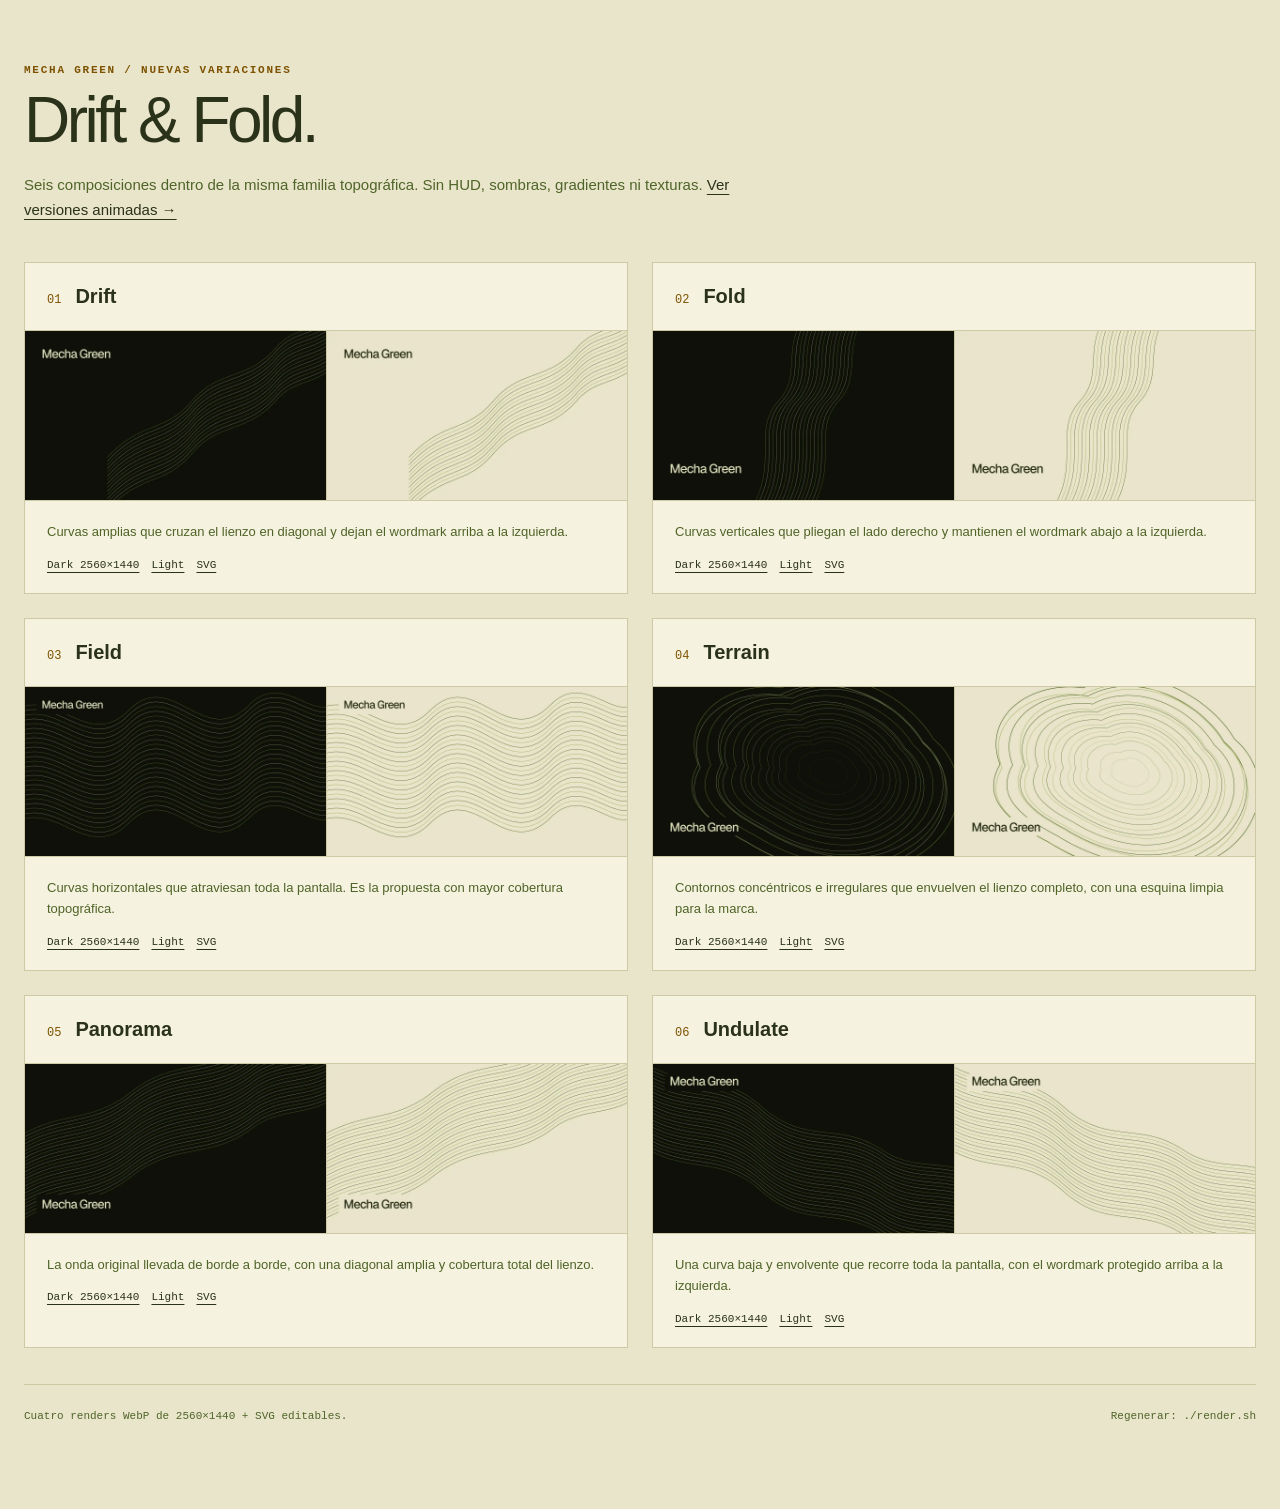
==== proposals/backgrounds/index.html @ 7734c256 "Add topographic live wallpaper collection and system branding" ====
<!doctype html>
<html lang="es">
<head>
  <meta charset="utf-8">
  <meta name="viewport" content="width=device-width, initial-scale=1">
  <title>Mecha Green — Drift & Fold</title>
  <style>
    :root{--sand:#e9e5cb;--surface:#f5f2df;--ink:#2b321a;--olive:#4f6428;--bronze:#7d5200;--line:#cdc9a4;--sans:"Geist",sans-serif;--mono:"Geist Mono",monospace}
    *{box-sizing:border-box}body{margin:0;background:var(--sand);color:var(--ink);font-family:var(--sans)}main{width:min(1600px,calc(100% - 48px));margin:auto;padding:64px 0 80px}header{margin-bottom:40px}.eyebrow{margin:0 0 14px;color:var(--bronze);font:600 11px var(--mono);letter-spacing:.16em;text-transform:uppercase}h1{margin:0;font-size:clamp(42px,5vw,76px);font-weight:500;line-height:.95;letter-spacing:-.055em}.intro{max-width:720px;margin:22px 0 0;color:var(--olive);font-size:15px;line-height:1.65}.grid{display:grid;grid-template-columns:1fr 1fr;gap:24px}article{border:1px solid var(--line);background:var(--surface)}h2{display:flex;gap:14px;align-items:baseline;margin:0;padding:22px;font-size:20px}.num{color:var(--bronze);font:12px var(--mono)}.pair{display:grid;grid-template-columns:1fr 1fr;gap:1px;background:var(--line);border-block:1px solid var(--line)}figure{margin:0}img{display:block;width:100%;aspect-ratio:16/9}figcaption{position:absolute;width:1px;height:1px;overflow:hidden;clip:rect(0,0,0,0)}.body{padding:20px 22px 22px;color:var(--olive);font-size:13px;line-height:1.65}.links{display:flex;gap:12px;margin-top:16px;font:11px var(--mono)}a{color:var(--ink);text-underline-offset:4px}a:hover{color:var(--bronze)}footer{display:flex;justify-content:space-between;gap:24px;margin-top:36px;padding-top:22px;border-top:1px solid var(--line);color:var(--olive);font:11px/1.7 var(--mono)}@media(max-width:900px){.grid{grid-template-columns:1fr}}@media(max-width:560px){main{width:calc(100% - 28px);padding-top:36px}.pair{grid-template-columns:1fr}footer{display:grid}}
  </style>
</head>
<body>
<main>
  <header>
    <p class="eyebrow">Mecha Green / nuevas variaciones</p>
    <h1>Drift &amp; Fold.</h1>
    <p class="intro">Seis composiciones dentro de la misma familia topográfica. Sin HUD, sombras, gradientes ni texturas. <a href="live.html">Ver versiones animadas →</a></p>
  </header>
  <section class="grid">
    <article>
      <h2><span class="num">01</span> Drift</h2>
      <div class="pair">
        <figure><img src="thumbs/01-drift-dark.webp" alt="Drift oscuro"><figcaption>Drift oscuro</figcaption></figure>
        <figure><img src="thumbs/01-drift-light.webp" alt="Drift claro"><figcaption>Drift claro</figcaption></figure>
      </div>
      <div class="body">Curvas amplias que cruzan el lienzo en diagonal y dejan el wordmark arriba a la izquierda.<div class="links"><a href="rendered/01-drift-dark.webp">Dark 2560×1440</a><a href="rendered/01-drift-light.webp">Light</a><a href="svg/01-drift-dark.svg">SVG</a></div></div>
    </article>
    <article>
      <h2><span class="num">02</span> Fold</h2>
      <div class="pair">
        <figure><img src="thumbs/02-fold-dark.webp" alt="Fold oscuro"><figcaption>Fold oscuro</figcaption></figure>
        <figure><img src="thumbs/02-fold-light.webp" alt="Fold claro"><figcaption>Fold claro</figcaption></figure>
      </div>
      <div class="body">Curvas verticales que pliegan el lado derecho y mantienen el wordmark abajo a la izquierda.<div class="links"><a href="rendered/02-fold-dark.webp">Dark 2560×1440</a><a href="rendered/02-fold-light.webp">Light</a><a href="svg/02-fold-dark.svg">SVG</a></div></div>
    </article>
    <article>
      <h2><span class="num">03</span> Field</h2>
      <div class="pair">
        <figure><img src="thumbs/03-field-dark.webp" alt="Field oscuro"><figcaption>Field oscuro</figcaption></figure>
        <figure><img src="thumbs/03-field-light.webp" alt="Field claro"><figcaption>Field claro</figcaption></figure>
      </div>
      <div class="body">Curvas horizontales que atraviesan toda la pantalla. Es la propuesta con mayor cobertura topográfica.<div class="links"><a href="rendered/03-field-dark.webp">Dark 2560×1440</a><a href="rendered/03-field-light.webp">Light</a><a href="svg/03-field-dark.svg">SVG</a></div></div>
    </article>
    <article>
      <h2><span class="num">04</span> Terrain</h2>
      <div class="pair">
        <figure><img src="thumbs/04-terrain-dark.webp" alt="Terrain oscuro"><figcaption>Terrain oscuro</figcaption></figure>
        <figure><img src="thumbs/04-terrain-light.webp" alt="Terrain claro"><figcaption>Terrain claro</figcaption></figure>
      </div>
      <div class="body">Contornos concéntricos e irregulares que envuelven el lienzo completo, con una esquina limpia para la marca.<div class="links"><a href="rendered/04-terrain-dark.webp">Dark 2560×1440</a><a href="rendered/04-terrain-light.webp">Light</a><a href="svg/04-terrain-dark.svg">SVG</a></div></div>
    </article>
    <article>
      <h2><span class="num">05</span> Panorama</h2>
      <div class="pair">
        <figure><img src="thumbs/05-panorama-dark.webp" alt="Panorama oscuro"><figcaption>Panorama oscuro</figcaption></figure>
        <figure><img src="thumbs/05-panorama-light.webp" alt="Panorama claro"><figcaption>Panorama claro</figcaption></figure>
      </div>
      <div class="body">La onda original llevada de borde a borde, con una diagonal amplia y cobertura total del lienzo.<div class="links"><a href="rendered/05-panorama-dark.webp">Dark 2560×1440</a><a href="rendered/05-panorama-light.webp">Light</a><a href="svg/05-panorama-dark.svg">SVG</a></div></div>
    </article>
    <article>
      <h2><span class="num">06</span> Undulate</h2>
      <div class="pair">
        <figure><img src="thumbs/06-undulate-dark.webp" alt="Undulate oscuro"><figcaption>Undulate oscuro</figcaption></figure>
        <figure><img src="thumbs/06-undulate-light.webp" alt="Undulate claro"><figcaption>Undulate claro</figcaption></figure>
      </div>
      <div class="body">Una curva baja y envolvente que recorre toda la pantalla, con el wordmark protegido arriba a la izquierda.<div class="links"><a href="rendered/06-undulate-dark.webp">Dark 2560×1440</a><a href="rendered/06-undulate-light.webp">Light</a><a href="svg/06-undulate-dark.svg">SVG</a></div></div>
    </article>
  </section>
  <footer><span>Cuatro renders WebP de 2560×1440 + SVG editables.</span><span>Regenerar: <code>./render.sh</code></span></footer>
</main>
</body>
</html>
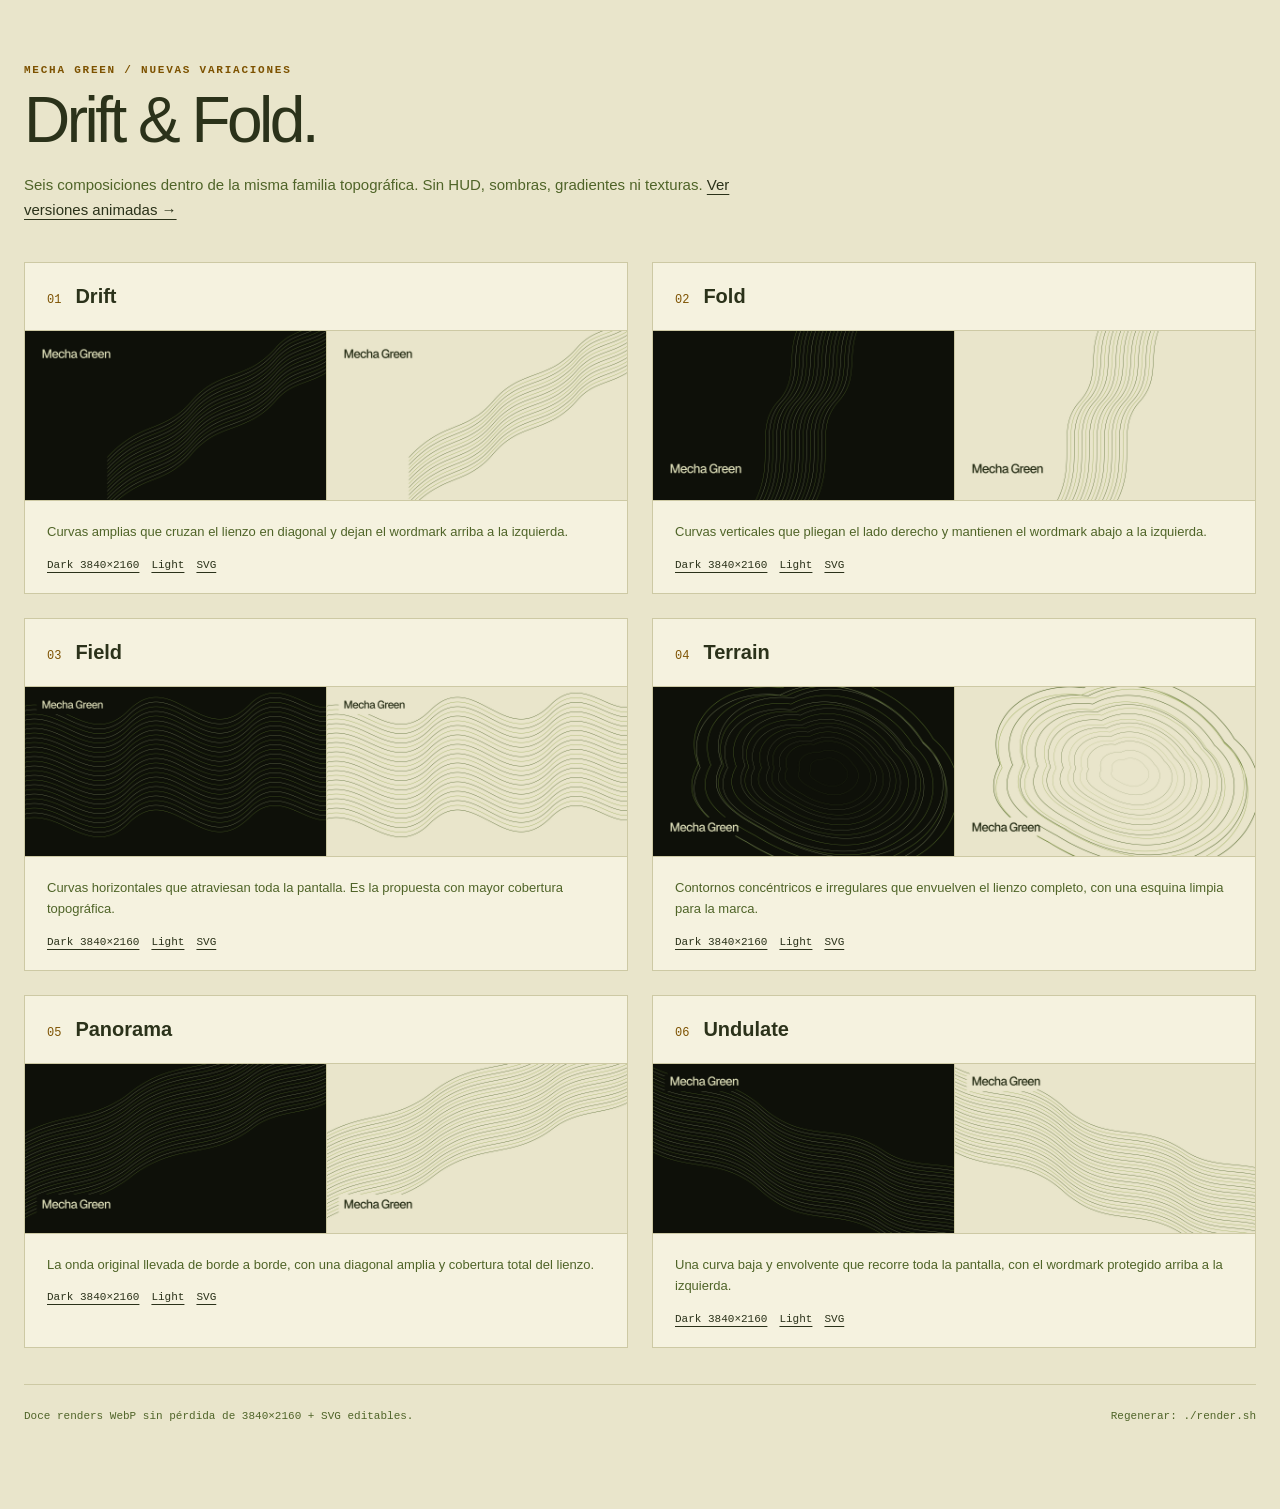
==== commit 3cc856e1: "Upgrade wallpapers to native 4K (1.7.8)" ====
--- a/proposals/backgrounds/index.html
+++ b/proposals/backgrounds/index.html
@@ -23,7 +23,7 @@
         <figure><img src="thumbs/01-drift-dark.webp" alt="Drift oscuro"><figcaption>Drift oscuro</figcaption></figure>
         <figure><img src="thumbs/01-drift-light.webp" alt="Drift claro"><figcaption>Drift claro</figcaption></figure>
       </div>
-      <div class="body">Curvas amplias que cruzan el lienzo en diagonal y dejan el wordmark arriba a la izquierda.<div class="links"><a href="rendered/01-drift-dark.webp">Dark 2560×1440</a><a href="rendered/01-drift-light.webp">Light</a><a href="svg/01-drift-dark.svg">SVG</a></div></div>
+      <div class="body">Curvas amplias que cruzan el lienzo en diagonal y dejan el wordmark arriba a la izquierda.<div class="links"><a href="rendered/01-drift-dark.webp">Dark 3840×2160</a><a href="rendered/01-drift-light.webp">Light</a><a href="svg/01-drift-dark.svg">SVG</a></div></div>
     </article>
     <article>
       <h2><span class="num">02</span> Fold</h2>
@@ -31,7 +31,7 @@
         <figure><img src="thumbs/02-fold-dark.webp" alt="Fold oscuro"><figcaption>Fold oscuro</figcaption></figure>
         <figure><img src="thumbs/02-fold-light.webp" alt="Fold claro"><figcaption>Fold claro</figcaption></figure>
       </div>
-      <div class="body">Curvas verticales que pliegan el lado derecho y mantienen el wordmark abajo a la izquierda.<div class="links"><a href="rendered/02-fold-dark.webp">Dark 2560×1440</a><a href="rendered/02-fold-light.webp">Light</a><a href="svg/02-fold-dark.svg">SVG</a></div></div>
+      <div class="body">Curvas verticales que pliegan el lado derecho y mantienen el wordmark abajo a la izquierda.<div class="links"><a href="rendered/02-fold-dark.webp">Dark 3840×2160</a><a href="rendered/02-fold-light.webp">Light</a><a href="svg/02-fold-dark.svg">SVG</a></div></div>
     </article>
     <article>
       <h2><span class="num">03</span> Field</h2>
@@ -39,7 +39,7 @@
         <figure><img src="thumbs/03-field-dark.webp" alt="Field oscuro"><figcaption>Field oscuro</figcaption></figure>
         <figure><img src="thumbs/03-field-light.webp" alt="Field claro"><figcaption>Field claro</figcaption></figure>
       </div>
-      <div class="body">Curvas horizontales que atraviesan toda la pantalla. Es la propuesta con mayor cobertura topográfica.<div class="links"><a href="rendered/03-field-dark.webp">Dark 2560×1440</a><a href="rendered/03-field-light.webp">Light</a><a href="svg/03-field-dark.svg">SVG</a></div></div>
+      <div class="body">Curvas horizontales que atraviesan toda la pantalla. Es la propuesta con mayor cobertura topográfica.<div class="links"><a href="rendered/03-field-dark.webp">Dark 3840×2160</a><a href="rendered/03-field-light.webp">Light</a><a href="svg/03-field-dark.svg">SVG</a></div></div>
     </article>
     <article>
       <h2><span class="num">04</span> Terrain</h2>
@@ -47,7 +47,7 @@
         <figure><img src="thumbs/04-terrain-dark.webp" alt="Terrain oscuro"><figcaption>Terrain oscuro</figcaption></figure>
         <figure><img src="thumbs/04-terrain-light.webp" alt="Terrain claro"><figcaption>Terrain claro</figcaption></figure>
       </div>
-      <div class="body">Contornos concéntricos e irregulares que envuelven el lienzo completo, con una esquina limpia para la marca.<div class="links"><a href="rendered/04-terrain-dark.webp">Dark 2560×1440</a><a href="rendered/04-terrain-light.webp">Light</a><a href="svg/04-terrain-dark.svg">SVG</a></div></div>
+      <div class="body">Contornos concéntricos e irregulares que envuelven el lienzo completo, con una esquina limpia para la marca.<div class="links"><a href="rendered/04-terrain-dark.webp">Dark 3840×2160</a><a href="rendered/04-terrain-light.webp">Light</a><a href="svg/04-terrain-dark.svg">SVG</a></div></div>
     </article>
     <article>
       <h2><span class="num">05</span> Panorama</h2>
@@ -55,7 +55,7 @@
         <figure><img src="thumbs/05-panorama-dark.webp" alt="Panorama oscuro"><figcaption>Panorama oscuro</figcaption></figure>
         <figure><img src="thumbs/05-panorama-light.webp" alt="Panorama claro"><figcaption>Panorama claro</figcaption></figure>
       </div>
-      <div class="body">La onda original llevada de borde a borde, con una diagonal amplia y cobertura total del lienzo.<div class="links"><a href="rendered/05-panorama-dark.webp">Dark 2560×1440</a><a href="rendered/05-panorama-light.webp">Light</a><a href="svg/05-panorama-dark.svg">SVG</a></div></div>
+      <div class="body">La onda original llevada de borde a borde, con una diagonal amplia y cobertura total del lienzo.<div class="links"><a href="rendered/05-panorama-dark.webp">Dark 3840×2160</a><a href="rendered/05-panorama-light.webp">Light</a><a href="svg/05-panorama-dark.svg">SVG</a></div></div>
     </article>
     <article>
       <h2><span class="num">06</span> Undulate</h2>
@@ -63,10 +63,10 @@
         <figure><img src="thumbs/06-undulate-dark.webp" alt="Undulate oscuro"><figcaption>Undulate oscuro</figcaption></figure>
         <figure><img src="thumbs/06-undulate-light.webp" alt="Undulate claro"><figcaption>Undulate claro</figcaption></figure>
       </div>
-      <div class="body">Una curva baja y envolvente que recorre toda la pantalla, con el wordmark protegido arriba a la izquierda.<div class="links"><a href="rendered/06-undulate-dark.webp">Dark 2560×1440</a><a href="rendered/06-undulate-light.webp">Light</a><a href="svg/06-undulate-dark.svg">SVG</a></div></div>
+      <div class="body">Una curva baja y envolvente que recorre toda la pantalla, con el wordmark protegido arriba a la izquierda.<div class="links"><a href="rendered/06-undulate-dark.webp">Dark 3840×2160</a><a href="rendered/06-undulate-light.webp">Light</a><a href="svg/06-undulate-dark.svg">SVG</a></div></div>
     </article>
   </section>
-  <footer><span>Cuatro renders WebP de 2560×1440 + SVG editables.</span><span>Regenerar: <code>./render.sh</code></span></footer>
+  <footer><span>Doce renders WebP sin pérdida de 3840×2160 + SVG editables.</span><span>Regenerar: <code>./render.sh</code></span></footer>
 </main>
 </body>
 </html>
